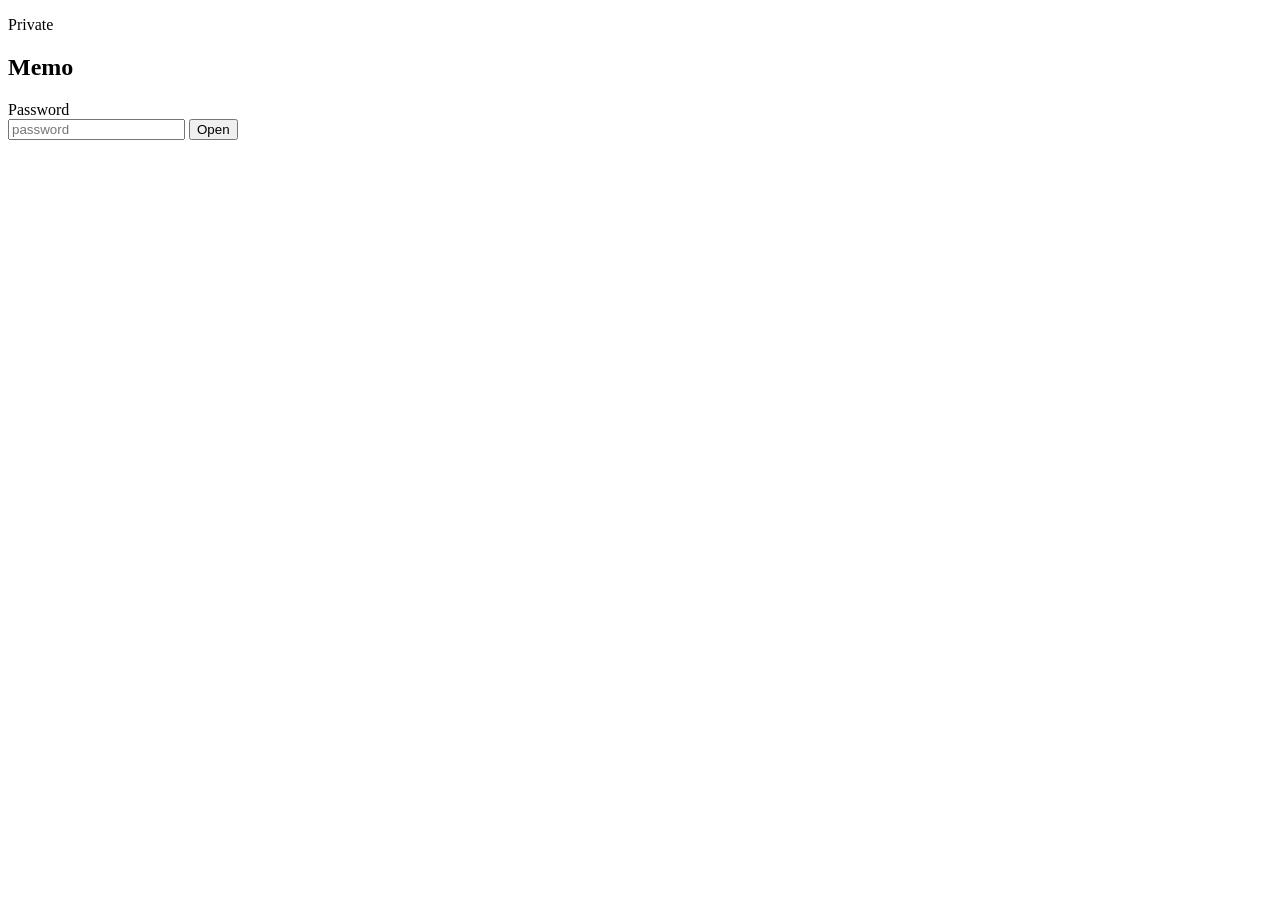
==== Memo/index.html @ ed73c469 "Add Memo GitHub Pages site" ====
<!doctype html>
<html lang="ja">
  <head>
    <meta charset="utf-8">
    <meta name="viewport" content="width=device-width, initial-scale=1">
    <title>Memo</title>
    <link rel="stylesheet" href="style.css">
  </head>
  <body>
    <main class="app-shell">
      <section class="memo-panel" aria-labelledby="app-title">
        <header class="panel-header">
          <p class="kicker">Private</p>
          <h1 id="app-title">Memo</h1>
        </header>

        <form class="password-form" id="password-form">
          <label for="password">Password</label>
          <div class="password-row">
            <input
              id="password"
              name="password"
              type="password"
              autocomplete="current-password"
              placeholder="password"
              required
            >
            <button type="submit">Open</button>
          </div>
          <p class="message" id="message" aria-live="polite"></p>
        </form>

        <section class="editor" id="editor" hidden>
          <label for="memo">Memo</label>
          <textarea id="memo" spellcheck="true" placeholder="ここにメモを書く"></textarea>
          <div class="actions">
            <button id="save-button" type="button">Save</button>
            <button id="lock-button" type="button" class="secondary">Lock</button>
          </div>
          <p class="status" id="status" aria-live="polite"></p>
        </section>
      </section>
    </main>

    <script src="script.js"></script>
  </body>
</html>
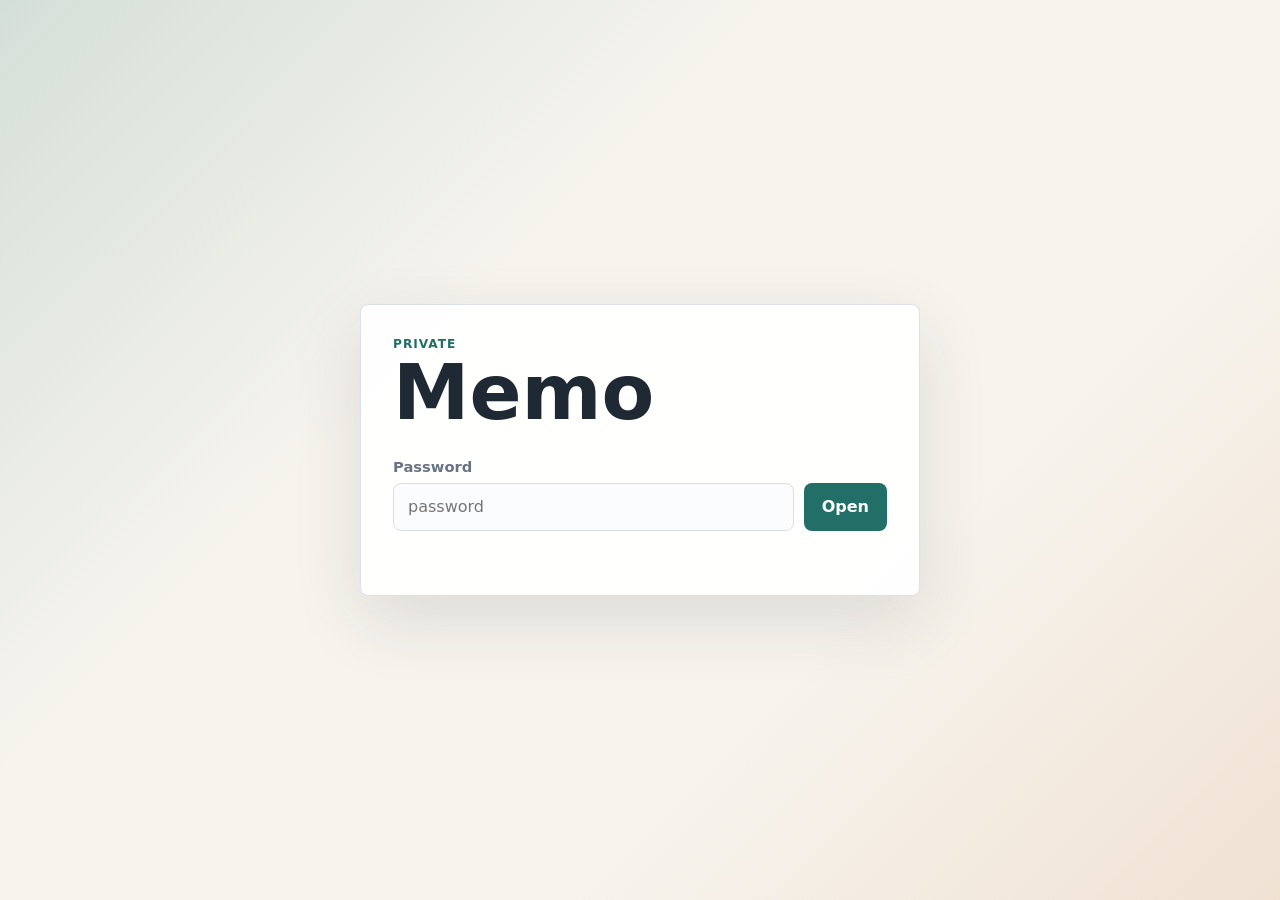
==== commit e3f13764: "Update Memo to save to git" ====
--- a/Memo/index.html
+++ b/Memo/index.html
@@ -31,6 +31,14 @@
         </form>
 
         <section class="editor" id="editor" hidden>
+          <label for="github-token">GitHub Token</label>
+          <input
+            id="github-token"
+            type="password"
+            autocomplete="off"
+            placeholder="github_pat_..."
+          >
+
           <label for="memo">Memo</label>
           <textarea id="memo" spellcheck="true" placeholder="ここにメモを書く"></textarea>
           <div class="actions">
--- a/Memo/style.css
+++ b/Memo/style.css
@@ -0,0 +1,199 @@
+:root {
+  color-scheme: light;
+  --bg: #f7f4ee;
+  --panel: #ffffff;
+  --ink: #1f2933;
+  --muted: #687384;
+  --line: #d9dee7;
+  --accent: #226f68;
+  --accent-strong: #15524d;
+  --danger: #b42318;
+  --shadow: 0 24px 70px rgba(31, 41, 51, 0.12);
+}
+
+* {
+  box-sizing: border-box;
+}
+
+html {
+  min-height: 100%;
+}
+
+body {
+  min-height: 100vh;
+  margin: 0;
+  background:
+    linear-gradient(135deg, rgba(34, 111, 104, 0.16), transparent 36%),
+    linear-gradient(315deg, rgba(200, 114, 48, 0.14), transparent 34%),
+    var(--bg);
+  color: var(--ink);
+  font-family:
+    system-ui,
+    -apple-system,
+    BlinkMacSystemFont,
+    "Segoe UI",
+    sans-serif;
+}
+
+button,
+input,
+textarea {
+  font: inherit;
+}
+
+.app-shell {
+  display: grid;
+  min-height: 100vh;
+  place-items: center;
+  padding: 24px;
+}
+
+.memo-panel {
+  width: min(100%, 560px);
+  padding: 32px;
+  border: 1px solid rgba(217, 222, 231, 0.9);
+  border-radius: 8px;
+  background: rgba(255, 255, 255, 0.92);
+  box-shadow: var(--shadow);
+}
+
+.panel-header {
+  margin-bottom: 28px;
+}
+
+.kicker {
+  margin: 0 0 6px;
+  color: var(--accent);
+  font-size: 0.76rem;
+  font-weight: 700;
+  letter-spacing: 0.08em;
+  text-transform: uppercase;
+}
+
+h1 {
+  margin: 0;
+  font-size: clamp(2.3rem, 7vw, 4.8rem);
+  font-weight: 800;
+  letter-spacing: 0;
+  line-height: 0.95;
+}
+
+label {
+  display: block;
+  margin-bottom: 8px;
+  color: var(--muted);
+  font-size: 0.92rem;
+  font-weight: 700;
+}
+
+.password-row {
+  display: grid;
+  grid-template-columns: 1fr auto;
+  gap: 10px;
+}
+
+input,
+textarea {
+  width: 100%;
+  border: 1px solid var(--line);
+  border-radius: 8px;
+  background: #fbfcfe;
+  color: var(--ink);
+  outline: none;
+  transition:
+    border-color 160ms ease,
+    box-shadow 160ms ease,
+    background 160ms ease;
+}
+
+input {
+  min-height: 48px;
+  padding: 0 14px;
+}
+
+textarea {
+  min-height: 260px;
+  margin-bottom: 14px;
+  padding: 14px;
+  resize: vertical;
+  line-height: 1.6;
+}
+
+input:focus,
+textarea:focus {
+  border-color: var(--accent);
+  background: #ffffff;
+  box-shadow: 0 0 0 4px rgba(34, 111, 104, 0.14);
+}
+
+button {
+  min-height: 48px;
+  padding: 0 18px;
+  border: 0;
+  border-radius: 8px;
+  background: var(--accent);
+  color: #ffffff;
+  cursor: pointer;
+  font-weight: 800;
+  transition:
+    background 160ms ease,
+    transform 160ms ease;
+}
+
+button:hover {
+  background: var(--accent-strong);
+}
+
+button:active {
+  transform: translateY(1px);
+}
+
+.secondary {
+  border: 1px solid var(--line);
+  background: #ffffff;
+  color: var(--ink);
+}
+
+.secondary:hover {
+  background: #f1f4f8;
+}
+
+.message,
+.status {
+  min-height: 22px;
+  margin: 10px 0 0;
+  color: var(--muted);
+  font-size: 0.92rem;
+}
+
+.message.error {
+  color: var(--danger);
+}
+
+.editor {
+  margin-top: 24px;
+}
+
+.actions {
+  display: flex;
+  flex-wrap: wrap;
+  gap: 10px;
+}
+
+@media (max-width: 520px) {
+  .app-shell {
+    padding: 16px;
+  }
+
+  .memo-panel {
+    padding: 24px 18px;
+  }
+
+  .password-row {
+    grid-template-columns: 1fr;
+  }
+
+  button {
+    width: 100%;
+  }
+}
